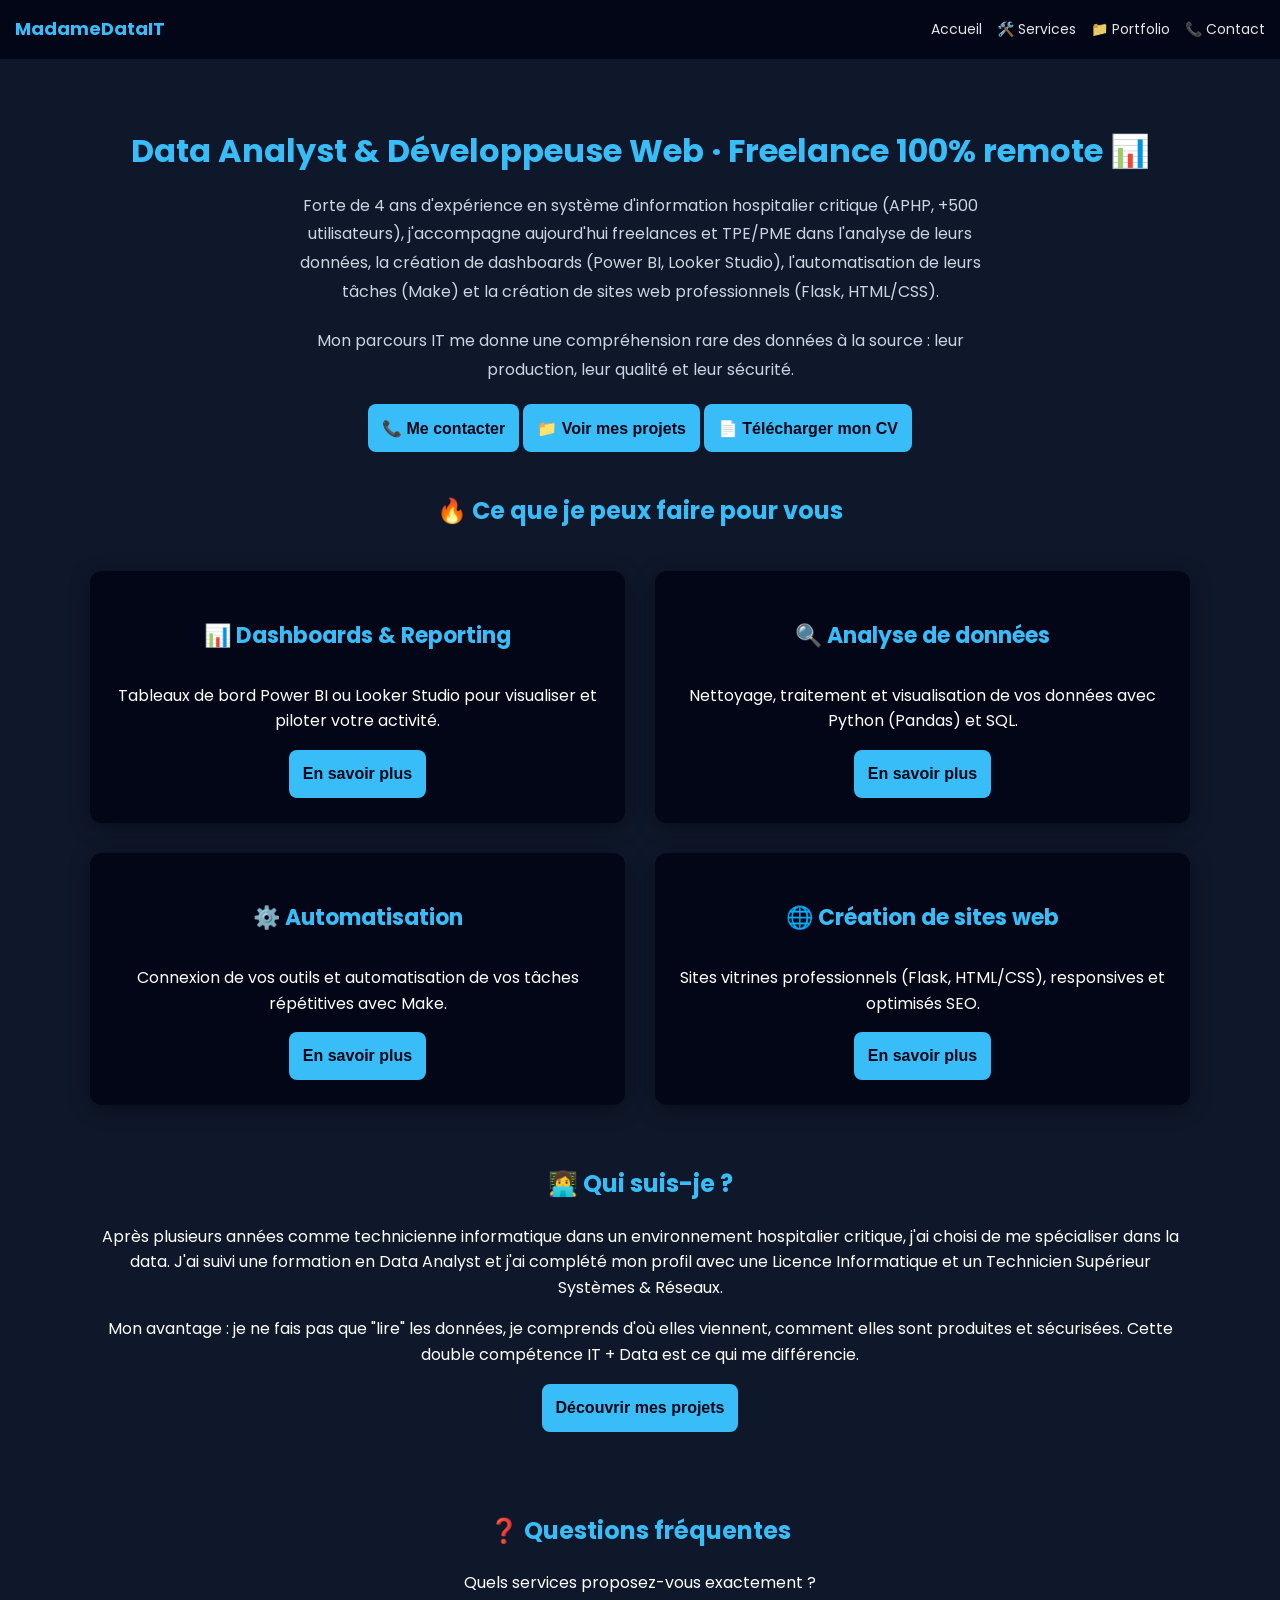
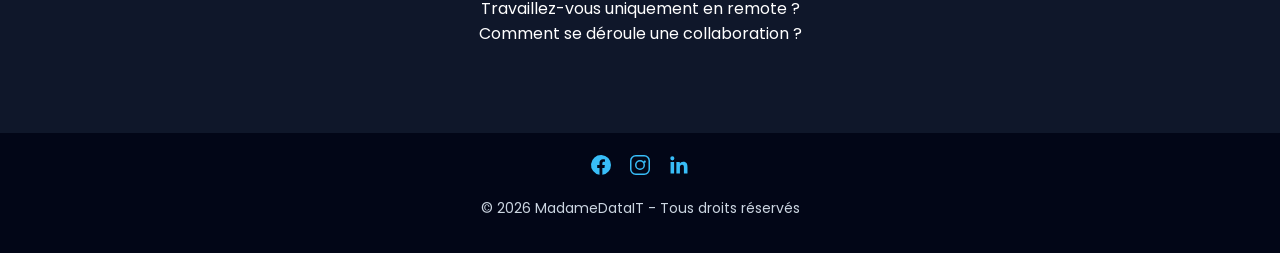
==== index.html @ 7f1f4e97 "Update index.html" ====
<!DOCTYPE html>
<html lang="fr">
<head>
<meta charset="UTF-8" />
<meta name="viewport" content="width=device-width, initial-scale=1" />
<meta name="theme-color" content="#020617" />
<title>MadameDataIT - Data Analyst & Développeuse Web Freelance</title>
<meta name="description" content="Data Analyst & développeuse web freelance, 100% remote. SQL, Python, Power BI, Looker Studio, Streamlit, automatisation Make et création de sites web pour freelances et TPE/PME." />
<link rel="icon" href="favicon.ico" />
<link rel="canonical" href="https://madamedatait.com/" />
<link rel="stylesheet" href="style.css" />
<link rel="preload" href="./poppins-v24-latin/poppins-v24-latin-regular.woff2" as="font" type="font/woff2" crossorigin />
<link rel="preload" href="./poppins-v24-latin/poppins-v24-latin-700.woff2" as="font" type="font/woff2" crossorigin />

<!-- Open Graph -->
<meta property="og:title" content="MadameDataIT - Data Analyst & Développeuse Web Freelance" />
<meta property="og:description" content="SQL, Python, Power BI, Looker Studio, Streamlit, automatisation Make et création de sites web. Freelance 100% remote pour freelances et TPE/PME." />
<meta property="og:type" content="website" />
<meta property="og:url" content="https://madamedatait.com/" />
<meta property="og:image" content="https://madamedatait.com/og-image.jpg" />

<!-- Données structurées JSON-LD -->
<script type="application/ld+json">
{
  "@context": "https://schema.org",
  "@type": "ProfessionalService",
  "name": "MadameDataIT",
  "description": "Data Analyst & développeuse web freelance : analyse de données, dashboards Power BI / Looker Studio, automatisation Make et création de sites web pour freelances et TPE/PME.",
  "url": "https://madamedatait.com",
  "areaServed": "France",
  "knowsAbout": ["SQL", "Python", "Power BI", "Looker Studio", "Streamlit", "Automatisation Make", "Développement web Flask"]
}
</script>

<!-- Google Analytics -->
<script async src="https://www.googletagmanager.com/gtag/js?id=G-DL3DERR55V"></script>
<script>
  window.dataLayer = window.dataLayer || [];
  function gtag(){dataLayer.push(arguments);}
  gtag('js', new Date());
  gtag('config', 'G-DL3DERR55V');
</script>
</head>
<body>
<header>
  <h1>MadameDataIT</h1>
  <div class="menu-toggle" onclick="toggleMenu()" aria-label="Menu de navigation" role="button" tabindex="0">☰</div>
  <nav id="menu" role="navigation" aria-label="Menu principal">
    <a href="index.html">Accueil</a>
    <a href="services.html">🛠️ Services</a>
    <a href="portfolio.html">📁 Portfolio</a>
    <a href="contact.html">📞 Contact</a>
  </nav>
</header>

<main>
  <section class="hero" aria-label="Présentation principale">
    <h1>Data Analyst & Développeuse Web · Freelance 100% remote 📊</h1>
    <p>
      Forte de 4 ans d'expérience en système d'information hospitalier critique (APHP, +500 utilisateurs),
      j'accompagne aujourd'hui freelances et TPE/PME dans l'analyse de leurs données, la création de
      dashboards (Power BI, Looker Studio), l'automatisation de leurs tâches (Make) et la création de
      sites web professionnels (Flask, HTML/CSS).
    </p>
    <p>
      Mon parcours IT me donne une compréhension rare des données à la source : leur production, leur
      qualité et leur sécurité.
    </p>
    <button class="btn" onclick="location.href='contact.html'">📞 Me contacter</button>
    <button class="btn" onclick="location.href='portfolio.html'">📁 Voir mes projets</button>
    <button class="btn" onclick="window.open('assets/CV.pdf', '_blank')">📄 Télécharger mon CV</button>
  </section>

  <section class="section" aria-label="Services disponibles">
    <h2 class="section-title">🔥 Ce que je peux faire pour vous</h2>
    <div class="contact-section">
      <div class="contact-card" tabindex="0">
        <h3>📊 Dashboards & Reporting</h3>
        <p>Tableaux de bord Power BI ou Looker Studio pour visualiser et piloter votre activité.</p>
        <button class="btn" onclick="location.href='services.html'">En savoir plus</button>
      </div>
      <div class="contact-card" tabindex="0">
        <h3>🔍 Analyse de données</h3>
        <p>Nettoyage, traitement et visualisation de vos données avec Python (Pandas) et SQL.</p>
        <button class="btn" onclick="location.href='services.html'">En savoir plus</button>
      </div>
      <div class="contact-card" tabindex="0">
        <h3>⚙️ Automatisation</h3>
        <p>Connexion de vos outils et automatisation de vos tâches répétitives avec Make.</p>
        <button class="btn" onclick="location.href='services.html'">En savoir plus</button>
      </div>
      <div class="contact-card" tabindex="0">
        <h3>🌐 Création de sites web</h3>
        <p>Sites vitrines professionnels (Flask, HTML/CSS), responsives et optimisés SEO.</p>
        <button class="btn" onclick="location.href='sites.html'">En savoir plus</button>
      </div>
    </div>
  </section>

  <section class="section centered-section" aria-label="À propos">
    <h2 class="section-title">👩‍💻 Qui suis-je ?</h2>
    <p>
      Après plusieurs années comme technicienne informatique dans un environnement hospitalier critique,
      j'ai choisi de me spécialiser dans la data. J'ai suivi une formation en Data Analyst et j'ai
      complété mon profil avec une Licence Informatique et un Technicien Supérieur Systèmes & Réseaux.
    </p>
    <p>
      Mon avantage : je ne fais pas que "lire" les données, je comprends d'où elles viennent, comment
      elles sont produites et sécurisées. Cette double compétence IT + Data est ce qui me différencie.
    </p>
    <button class="btn" onclick="location.href='portfolio.html'">Découvrir mes projets</button>
  </section>

  <section class="section centered-section" aria-label="Foire aux questions">
    <h2 class="section-title">❓ Questions fréquentes</h2>
    <dl>
      <dt tabindex="0" aria-expanded="false" aria-controls="faq1" id="q1">Quels services proposez-vous exactement ?</dt>
      <dd id="faq1" hidden>J'interviens sur l'analyse de données (Python, SQL), la création de dashboards (Power BI, Looker Studio), l'automatisation de tâches (Make) et la création de sites web (Flask, HTML/CSS).</dd>

      <dt tabindex="0" aria-expanded="false" aria-controls="faq2" id="q2">Travaillez-vous uniquement en remote ?</dt>
      <dd id="faq2" hidden>Oui, je travaille 100% à distance, ce qui me permet de collaborer avec des clients partout en France (et au-delà).</dd>

      <dt tabindex="0" aria-expanded="false" aria-controls="faq3" id="q3">Comment se déroule une collaboration ?</dt>
      <dd id="faq3" hidden>On échange d'abord sur votre besoin via le formulaire de contact ou LinkedIn, puis je vous propose un cadrage simple (objectif, livrables, délai) avant de démarrer.</dd>
    </dl>
  </section>
</main>

<footer>
  <div class="social-buttons" aria-label="Liens vers réseaux sociaux">
    <a href="https://www.facebook.com/madamedatait" target="_blank" rel="noopener" aria-label="Facebook" title="Facebook">
      <svg xmlns="http://www.w3.org/2000/svg" width="24" height="24" fill="#38bdf8" viewBox="0 0 24 24" aria-hidden="true">
        <path d="M22 12a10 10 0 1 0-11.5 9.87v-6.99h-2.3v-2.88h2.3v-2.2c0-2.28 1.36-3.54 3.44-3.54.99 0 2.02.18 2.02.18v2.22h-1.14c-1.12 0-1.47.7-1.47 1.42v1.92h2.5l-.4 2.88h-2.1v6.99A10 10 0 0 0 22 12z"/>
      </svg>
    </a>
    <a href="https://www.instagram.com/madamedatait" target="_blank" rel="noopener" aria-label="Instagram" title="Instagram">
      <svg xmlns="http://www.w3.org/2000/svg" width="24" height="24" fill="#38bdf8" viewBox="0 0 24 24" aria-hidden="true">
        <path d="M7.75 2h8.5A5.75 5.75 0 0 1 22 7.75v8.5A5.75 5.75 0 0 1 16.25 22h-8.5A5.75 5.75 0 0 1 2 16.25v-8.5A5.75 5.75 0 0 1 7.75 2zm0 1.5A4.25 4.25 0 0 0 3.5 7.75v8.5A4.25 4.25 0 0 0 7.75 20.5h8.5a4.25 4.25 0 0 0 4.25-4.25v-8.5A4.25 4.25 0 0 0 16.25 3.5h-8.5zM12 7a5 5 0 1 1 0 10 5 5 0 0 1 0-10zm0 1.5a3.5 3.5 0 1 0 0 7 3.5 3.5 0 0 0 0-7zm4.75-.88a1.12 1.12 0 1 1 0 2.25 1.12 1.12 0 0 1 0-2.25z"/>
      </svg>
    </a>
    <a href="https://www.linkedin.com/in/lavinia-bulgarean-haiduc" target="_blank" rel="noopener" aria-label="LinkedIn" title="LinkedIn">
      <svg xmlns="http://www.w3.org/2000/svg" width="24" height="24" fill="#38bdf8" viewBox="0 0 24 24" aria-hidden="true">
        <path d="M20.45 20.45h-3.55v-5.57c0-1.33-.02-3.03-1.85-3.03-1.85 0-2.13 1.45-2.13 2.94v5.66H9.37V9h3.41v1.56h.05c.48-.9 1.64-1.85 3.38-1.85 3.6 0 4.27 2.37 4.27 5.46v6.28zM5.34 7.43a2.06 2.06 0 1 1 0-4.12 2.06 2.06 0 0 1 0 4.12zM7.12 20.45H3.56V9h3.56v11.45z"/>
      </svg>
    </a>
  </div>
  <p>© 2026 MadameDataIT - Tous droits réservés</p>
</footer>

<script>
  // Menu toggle for mobile
  function toggleMenu() {
    document.getElementById('menu').classList.toggle('active');
  }
  document.querySelector('.menu-toggle').addEventListener('keydown', function (e) {
    if(e.key === 'Enter' || e.key === ' ') {
      e.preventDefault();
      toggleMenu();
    }
  });

  // FAQ toggle behavior
  document.querySelectorAll('dt').forEach(dt => {
    dt.addEventListener('click', () => {
      const expanded = dt.getAttribute('aria-expanded') === 'true';
      dt.setAttribute('aria-expanded', String(!expanded));
      const dd = document.getElementById(dt.getAttribute('aria-controls'));
      if(dd) {
        if(expanded) {
          dd.hidden = true;
        } else {
          dd.hidden = false;
        }
      }
    });
    dt.addEventListener('keydown', (e) => {
      if(e.key === 'Enter' || e.key === ' ') {
        e.preventDefault();
        dt.click();
      }
    });
  });
</script>
</body>
</html>
---- style.css ----
/* ===================================
   FONTS
=================================== */

@font-face {
  font-family: 'Poppins';
  font-style: normal;
  font-weight: 300;
  font-display: swap;
  src: url('./poppins-v24-latin/poppins-v24-latin-300.woff2') format('woff2');
}

@font-face {
  font-family: 'Poppins';
  font-style: normal;
  font-weight: 400;
  font-display: swap;
  src: url('./poppins-v24-latin/poppins-v24-latin-regular.woff2') format('woff2');
}

@font-face {
  font-family: 'Poppins';
  font-style: normal;
  font-weight: 500;
  font-display: swap;
  src: url('./poppins-v24-latin/poppins-v24-latin-500.woff2') format('woff2');
}

@font-face {
  font-family: 'Poppins';
  font-style: normal;
  font-weight: 700;
  font-display: swap;
  src: url('./poppins-v24-latin/poppins-v24-latin-700.woff2') format('woff2');
}

/* ===================================
   GLOBAL
=================================== */

body{
  margin:0;
  font-family:'Poppins',sans-serif;
  background:#0f172a;
  color:white;
  line-height:1.6;
}

/* ===================================
   HEADER
=================================== */

header{
  display:flex;
  justify-content:space-between;
  align-items:center;
  padding:15px;
  background:#020617;
  position:sticky;
  top:0;
  z-index:1000;
}

header h1{
  margin:0;
  color:#38bdf8;
  font-size:18px;
}

/* ===================================
   MENU BURGER
=================================== */

.menu-toggle{
  display:none;
  font-size:22px;
  cursor:pointer;
  color:white;
}

/* ===================================
   NAVIGATION
=================================== */

nav{
  display:flex;
  gap:15px;
}

nav a{
  color:white;
  text-decoration:none;
  font-size:14px;
  opacity:.9;
  transition:color .3s ease;
}

nav a:hover{
  color:#38bdf8;
}

/* ===================================
   HERO
=================================== */

.hero{
  text-align:center;
  padding:40px 20px 20px;
}

.hero h1 {
  font-size: 32px;
  color: #38bdf8;
  margin-bottom: 15px;
}

.hero h2{
  font-size:32px;
  color:#38bdf8;
  margin-bottom:15px;
}

.hero p{
  font-size:16px;
  color:#cbd5e1;
  max-width:700px;
  margin:0 auto 20px;
  line-height:1.8;
}

/* ===================================
   SECTION TITLES
=================================== */

.section-title {
  color: #38bdf8;
  font-weight: 700;
  margin-bottom: 20px;
  text-align: center;
}

/* ===================================
   CENTERED SECTION
=================================== */

.centered-section {
  text-align: center;
  max-width: 1100px;
  margin-left: auto;
  margin-right: auto;
  padding: 20px 15px 40px;
}

/* ===================================
   CONTACT SECTION
=================================== */

.contact-section{
  max-width:1100px;
  margin:auto;
  padding:20px;
  display:grid;
  grid-template-columns:1fr 1fr;
  gap:30px;
}

.contact-card{
  background:#020617;
  padding:25px;
  border-radius:12px;
  box-shadow:0 4px 20px rgba(0,0,0,.35);
  text-align: center;
}

.contact-card h3{
  margin-bottom:30px;
  color:#38bdf8;
  font-size:22px;
}

/* Tag pour catégoriser les produits */
.tag {
  display: inline-block;
  background-color: #0ea5e9;
  color: white;
  font-weight: 700;
  font-size: 12px;
  padding: 4px 10px;
  border-radius: 20px;
  margin-bottom: 15px;
  user-select: none;
}

/* Style pour le prix */
.price {
  color: #38bdf8;
  font-weight: 700;
  font-size: 20px;
  margin: 10px 0;
}

/* Conteneur pour prix et bouton alignés verticalement */
.price-row {
  display: flex;
  justify-content: center;
  align-items: center;
  gap: 15px;
  margin-top: 10px;
}
/* ===================================
   CONTACT INFO
=================================== */

.contact-info{
  margin-bottom:25px;
}

.contact-info strong{
  display:block;
  margin-bottom:8px;
  color:white;
}

.contact-info p,
.contact-info a{
  color:#cbd5e1;
  text-decoration:none;
  line-height:1.7;
}

.contact-info a:hover{
  color:#38bdf8;
}

/* ===================================
   IMAGE MAP
=================================== */

.map-container{
  margin-top:20px;
  border-radius:12px;
  overflow:hidden;
}

.map-container img{
  width:100%;
  height:auto;
  display:block;
  border-radius:12px;
  object-fit:cover;
}

/* ===================================
   FORMULAIRE
=================================== */

form{
  display:flex;
  flex-direction:column;
  gap:15px;
}

input,
textarea{
  width:100%;
  padding:14px;
  border:none;
  border-radius:8px;
  background:#0f172a;
  color:white;
  font-family:'Poppins',sans-serif;
  box-sizing:border-box;
  font-size:15px;
}

input::placeholder,
textarea::placeholder{
  color:#94a3b8;
}

input:focus,
textarea:focus{
  outline:2px solid #38bdf8;
}

textarea{
  min-height:140px;
  resize:vertical;
}

/* ===================================
   BUTTON
=================================== */

.btn{
  background:#38bdf8;
  color:#020617;
  border:none;
  padding:14px;
  border-radius:8px;
  font-weight:700;
  font-size:16px;
  cursor:pointer;
  transition:0.3s;
  min-height:48px;
  text-decoration: none;
}

.btn:hover{
  background:#0ea5e9;
  color:white;
}

.btn:focus{
  outline:3px solid white;
  outline-offset:3px;
}

/* ===================================
   FOOTER
=================================== */

footer{
  text-align:center;
  padding:20px;
  background:#020617;
  margin-top:30px;
  color:#cbd5e1;
  font-size:14px;
}

/* ===================================
   SOCIAL
=================================== */

.social-buttons{
  display:flex;
  justify-content:center;
  gap:15px;
  margin-bottom:10px;
}

.social-buttons a{
  color:#38bdf8;
  transition:.3s;
}

.social-buttons a:hover{
  color:#0ea5e9;
}

/* ===================================
   RESPONSIVE
=================================== */

@media(max-width:700px){

  .menu-toggle{
    display:block;
  }

  nav{
    position:absolute;
    top:60px;
    right:0;
    background:#020617;
    flex-direction:column;
    width:220px;
    padding:15px;
    display:none;
  }

  nav.active{
    display:flex;
  }

  nav a{
    padding:10px 0;
    font-size:16px;
  }

  .contact-section{
    grid-template-columns:1fr;
  }

  .hero h2{
    font-size:28px;
  }
}
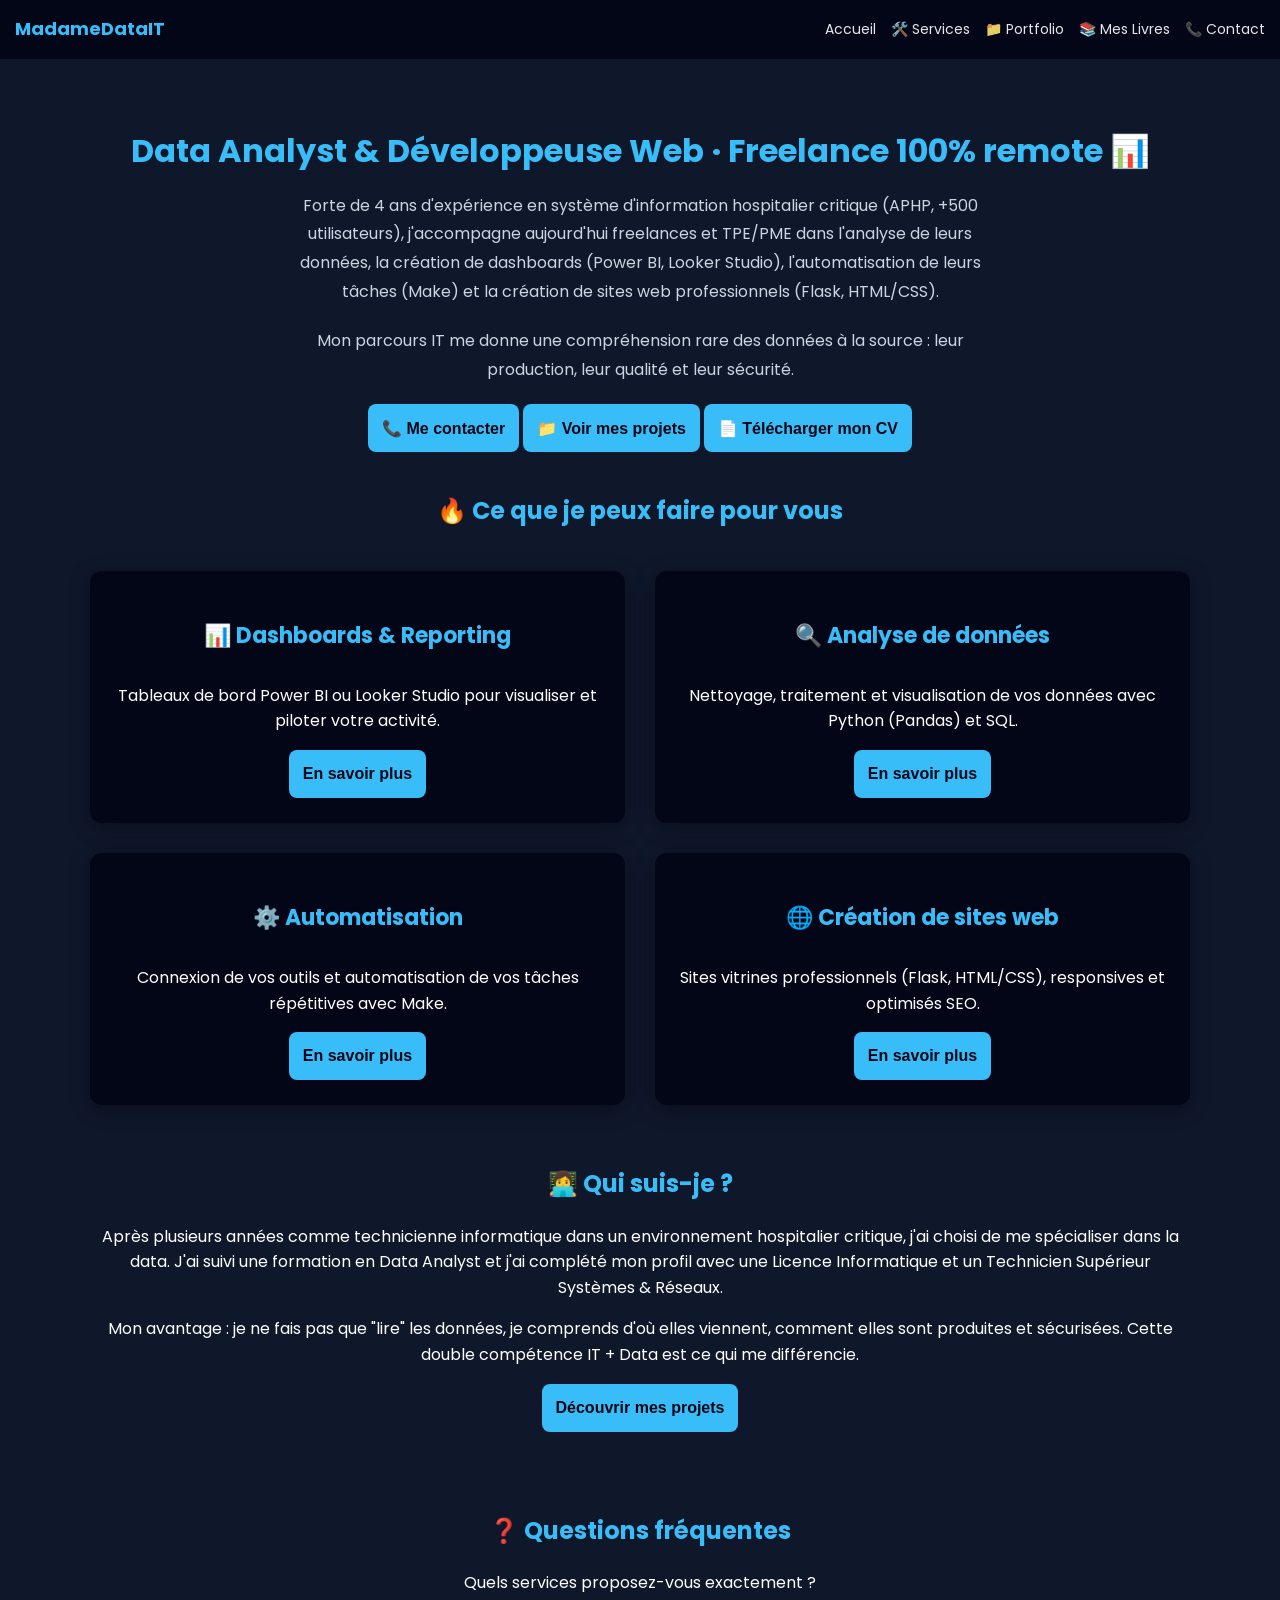
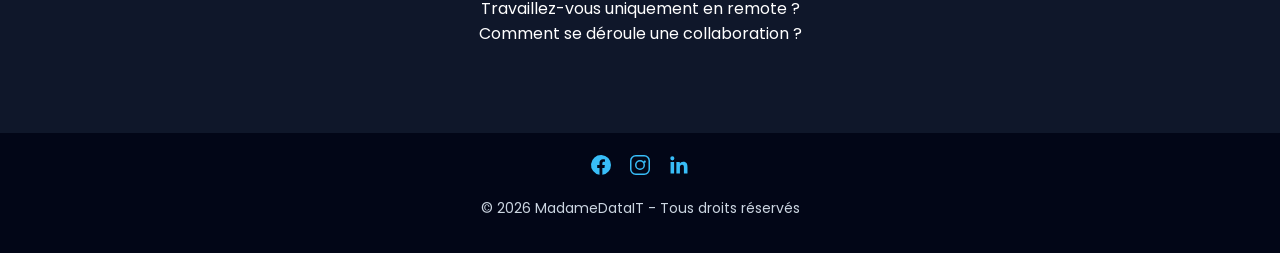
==== commit 5e0e97e9: "Update index.html" ====
--- a/index.html
+++ b/index.html
@@ -49,6 +49,7 @@
     <a href="index.html">Accueil</a>
     <a href="services.html">🛠️ Services</a>
     <a href="portfolio.html">📁 Portfolio</a>
+    <a href="livres.html">📚 Mes Livres</a>
     <a href="contact.html">📞 Contact</a>
   </nav>
 </header>
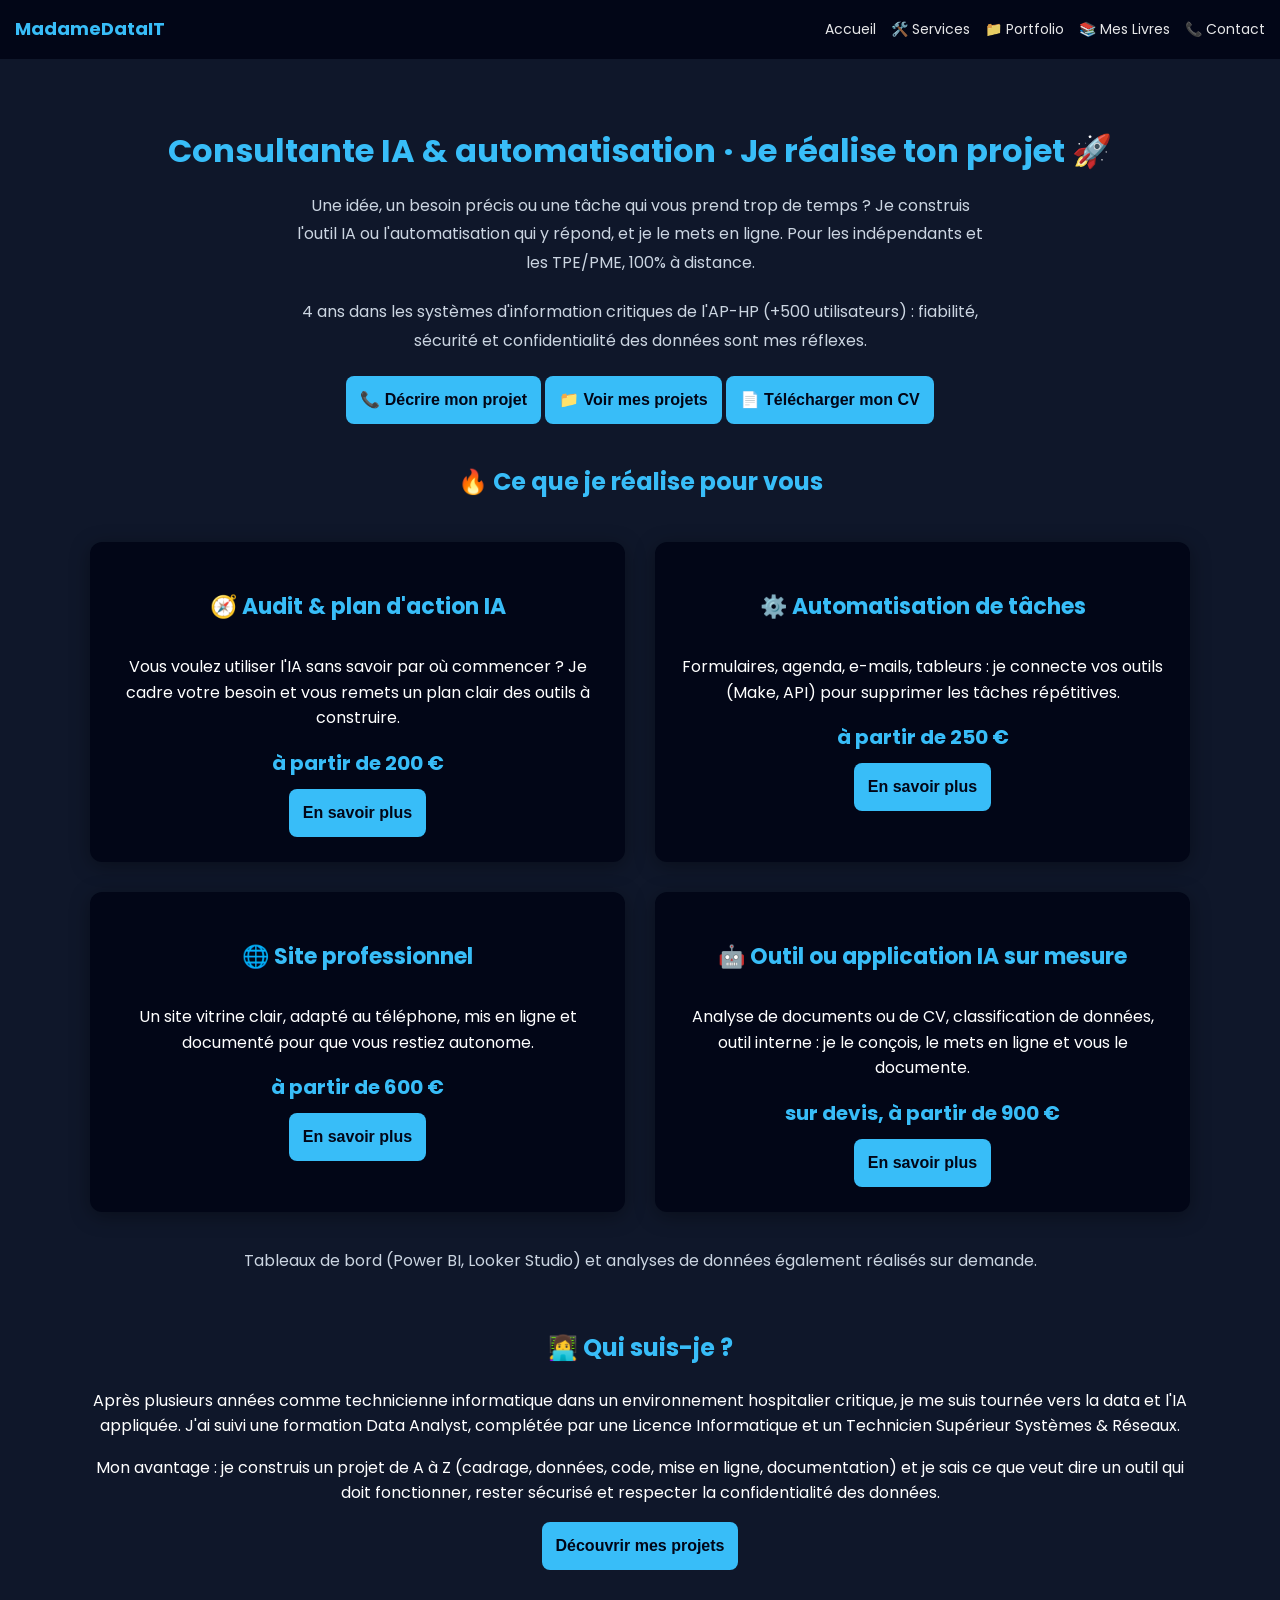
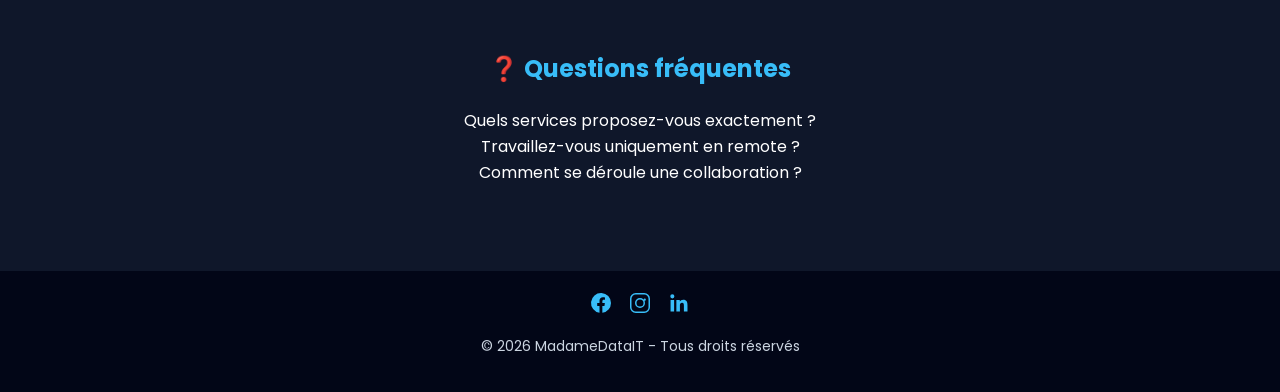
==== commit 7f1473e8: "Refonte du site : positionnement Consultante IA & automatisation - Accueil : nouveau titre, 4 offres" ====
--- a/index.html
+++ b/index.html
@@ -4,8 +4,8 @@
 <meta charset="UTF-8" />
 <meta name="viewport" content="width=device-width, initial-scale=1" />
 <meta name="theme-color" content="#020617" />
-<title>MadameDataIT - Data Analyst & Développeuse Web Freelance</title>
-<meta name="description" content="Data Analyst & développeuse web freelance, 100% remote. SQL, Python, Power BI, Looker Studio, Streamlit, automatisation Make et création de sites web pour freelances et TPE/PME." />
+<title>MadameDataIT - Consultante IA & Automatisation Freelance</title>
+<meta name="description" content="Consultante IA & automatisation freelance, 100% remote. Outils et applications IA sur mesure, automatisations Make, sites web professionnels pour indépendants et TPE/PME." />
 <link rel="icon" href="favicon.ico" />
 <link rel="canonical" href="https://madamedatait.com/" />
 <link rel="stylesheet" href="style.css" />
@@ -13,8 +13,8 @@
 <link rel="preload" href="./poppins-v24-latin/poppins-v24-latin-700.woff2" as="font" type="font/woff2" crossorigin />
 
 <!-- Open Graph -->
-<meta property="og:title" content="MadameDataIT - Data Analyst & Développeuse Web Freelance" />
-<meta property="og:description" content="SQL, Python, Power BI, Looker Studio, Streamlit, automatisation Make et création de sites web. Freelance 100% remote pour freelances et TPE/PME." />
+<meta property="og:title" content="MadameDataIT - Consultante IA & Automatisation Freelance" />
+<meta property="og:description" content="Outils et applications IA sur mesure, automatisations Make, sites web professionnels. Freelance 100% remote pour indépendants et TPE/PME." />
 <meta property="og:type" content="website" />
 <meta property="og:url" content="https://madamedatait.com/" />
 <meta property="og:image" content="https://madamedatait.com/og-image.jpg" />
@@ -25,10 +25,10 @@
   "@context": "https://schema.org",
   "@type": "ProfessionalService",
   "name": "MadameDataIT",
-  "description": "Data Analyst & développeuse web freelance : analyse de données, dashboards Power BI / Looker Studio, automatisation Make et création de sites web pour freelances et TPE/PME.",
+  "description": "Consultante IA & automatisation freelance : outils et applications IA sur mesure, automatisations Make, sites web professionnels pour indépendants et TPE/PME.",
   "url": "https://madamedatait.com",
   "areaServed": "France",
-  "knowsAbout": ["SQL", "Python", "Power BI", "Looker Studio", "Streamlit", "Automatisation Make", "Développement web Flask"]
+  "knowsAbout": ["Intelligence artificielle", "Automatisation Make", "Python", "Streamlit", "Développement web Flask", "SQL", "Machine learning"]
 }
 </script>
 
@@ -40,6 +40,21 @@
   gtag('js', new Date());
   gtag('config', 'G-DL3DERR55V');
 </script>
+  <!-- Facebook Pixel Code -->
+<script>
+!function(f,b,e,v,n,t,s){if(f.fbq)return;n=f.fbq=function(){n.callMethod?
+n.callMethod.apply(n,arguments):n.queue.push(arguments)};if(!f._fbq)f._fbq=n;
+n.push=n;n.loaded=!0;n.version='2.0';n.queue=[];t=b.createElement(e);t.async=!0;
+t.src=v;s=b.getElementsByTagName(e)[0];s.parentNode.insertBefore(t,s)}
+(window,document,'script','https://connect.facebook.net/en_US/fbevents.js');
+fbq('init', '1707260820425008');
+fbq('track', 'PageView');
+</script>
+<noscript>
+<img height="1" width="1" style="display:none"
+src="https://www.facebook.com/tr?id=1707260820425008&ev=PageView&noscript=1"/>
+</noscript>
+<!-- End Facebook Pixel Code -->
 </head>
 <body>
 <header>
@@ -56,58 +71,63 @@
 
 <main>
   <section class="hero" aria-label="Présentation principale">
-    <h1>Data Analyst & Développeuse Web · Freelance 100% remote 📊</h1>
-    <p>
-      Forte de 4 ans d'expérience en système d'information hospitalier critique (APHP, +500 utilisateurs),
-      j'accompagne aujourd'hui freelances et TPE/PME dans l'analyse de leurs données, la création de
-      dashboards (Power BI, Looker Studio), l'automatisation de leurs tâches (Make) et la création de
-      sites web professionnels (Flask, HTML/CSS).
-    </p>
-    <p>
-      Mon parcours IT me donne une compréhension rare des données à la source : leur production, leur
-      qualité et leur sécurité.
-    </p>
-    <button class="btn" onclick="location.href='contact.html'">📞 Me contacter</button>
+    <h1>Consultante IA & automatisation · Je réalise ton projet 🚀</h1>
+    <p>
+      Une idée, un besoin précis ou une tâche qui vous prend trop de temps ? Je construis l'outil IA ou
+      l'automatisation qui y répond, et je le mets en ligne. Pour les indépendants et les TPE/PME,
+      100% à distance.
+    </p>
+    <p>
+      4 ans dans les systèmes d'information critiques de l'AP-HP (+500 utilisateurs) : fiabilité,
+      sécurité et confidentialité des données sont mes réflexes.
+    </p>
+    <button class="btn" onclick="location.href='contact.html'">📞 Décrire mon projet</button>
     <button class="btn" onclick="location.href='portfolio.html'">📁 Voir mes projets</button>
     <button class="btn" onclick="window.open('assets/CV.pdf', '_blank')">📄 Télécharger mon CV</button>
   </section>
 
   <section class="section" aria-label="Services disponibles">
-    <h2 class="section-title">🔥 Ce que je peux faire pour vous</h2>
+    <h2 class="section-title">🔥 Ce que je réalise pour vous</h2>
     <div class="contact-section">
       <div class="contact-card" tabindex="0">
-        <h3>📊 Dashboards & Reporting</h3>
-        <p>Tableaux de bord Power BI ou Looker Studio pour visualiser et piloter votre activité.</p>
+        <h3>🧭 Audit & plan d'action IA</h3>
+        <p>Vous voulez utiliser l'IA sans savoir par où commencer ? Je cadre votre besoin et vous remets un plan clair des outils à construire.</p>
+        <p class="price">à partir de 200 €</p>
         <button class="btn" onclick="location.href='services.html'">En savoir plus</button>
       </div>
       <div class="contact-card" tabindex="0">
-        <h3>🔍 Analyse de données</h3>
-        <p>Nettoyage, traitement et visualisation de vos données avec Python (Pandas) et SQL.</p>
+        <h3>⚙️ Automatisation de tâches</h3>
+        <p>Formulaires, agenda, e-mails, tableurs : je connecte vos outils (Make, API) pour supprimer les tâches répétitives.</p>
+        <p class="price">à partir de 250 €</p>
         <button class="btn" onclick="location.href='services.html'">En savoir plus</button>
       </div>
       <div class="contact-card" tabindex="0">
-        <h3>⚙️ Automatisation</h3>
-        <p>Connexion de vos outils et automatisation de vos tâches répétitives avec Make.</p>
+        <h3>🌐 Site professionnel</h3>
+        <p>Un site vitrine clair, adapté au téléphone, mis en ligne et documenté pour que vous restiez autonome.</p>
+        <p class="price">à partir de 600 €</p>
+        <button class="btn" onclick="location.href='sites.html'">En savoir plus</button>
+      </div>
+      <div class="contact-card" tabindex="0">
+        <h3>🤖 Outil ou application IA sur mesure</h3>
+        <p>Analyse de documents ou de CV, classification de données, outil interne : je le conçois, le mets en ligne et vous le documente.</p>
+        <p class="price">sur devis, à partir de 900 €</p>
         <button class="btn" onclick="location.href='services.html'">En savoir plus</button>
       </div>
-      <div class="contact-card" tabindex="0">
-        <h3>🌐 Création de sites web</h3>
-        <p>Sites vitrines professionnels (Flask, HTML/CSS), responsives et optimisés SEO.</p>
-        <button class="btn" onclick="location.href='sites.html'">En savoir plus</button>
-      </div>
     </div>
+    <p style="text-align:center;color:#cbd5e1;">Tableaux de bord (Power BI, Looker Studio) et analyses de données également réalisés sur demande.</p>
   </section>
 
   <section class="section centered-section" aria-label="À propos">
     <h2 class="section-title">👩‍💻 Qui suis-je ?</h2>
     <p>
       Après plusieurs années comme technicienne informatique dans un environnement hospitalier critique,
-      j'ai choisi de me spécialiser dans la data. J'ai suivi une formation en Data Analyst et j'ai
-      complété mon profil avec une Licence Informatique et un Technicien Supérieur Systèmes & Réseaux.
-    </p>
-    <p>
-      Mon avantage : je ne fais pas que "lire" les données, je comprends d'où elles viennent, comment
-      elles sont produites et sécurisées. Cette double compétence IT + Data est ce qui me différencie.
+      je me suis tournée vers la data et l'IA appliquée. J'ai suivi une formation Data Analyst, complétée
+      par une Licence Informatique et un Technicien Supérieur Systèmes & Réseaux.
+    </p>
+    <p>
+      Mon avantage : je construis un projet de A à Z (cadrage, données, code, mise en ligne, documentation)
+      et je sais ce que veut dire un outil qui doit fonctionner, rester sécurisé et respecter la confidentialité
+      des données.
     </p>
     <button class="btn" onclick="location.href='portfolio.html'">Découvrir mes projets</button>
   </section>
@@ -116,13 +136,13 @@
     <h2 class="section-title">❓ Questions fréquentes</h2>
     <dl>
       <dt tabindex="0" aria-expanded="false" aria-controls="faq1" id="q1">Quels services proposez-vous exactement ?</dt>
-      <dd id="faq1" hidden>J'interviens sur l'analyse de données (Python, SQL), la création de dashboards (Power BI, Looker Studio), l'automatisation de tâches (Make) et la création de sites web (Flask, HTML/CSS).</dd>
+      <dd id="faq1" hidden>Je réalise des projets sur mesure : audit et plan d'action IA, automatisation de tâches (Make, API), outils et applications IA (Python, Streamlit, Flask) et sites professionnels. Je peux aussi réaliser des analyses de données et des tableaux de bord quand le projet en a besoin.</dd>
 
       <dt tabindex="0" aria-expanded="false" aria-controls="faq2" id="q2">Travaillez-vous uniquement en remote ?</dt>
       <dd id="faq2" hidden>Oui, je travaille 100% à distance, ce qui me permet de collaborer avec des clients partout en France (et au-delà).</dd>
 
       <dt tabindex="0" aria-expanded="false" aria-controls="faq3" id="q3">Comment se déroule une collaboration ?</dt>
-      <dd id="faq3" hidden>On échange d'abord sur votre besoin via le formulaire de contact ou LinkedIn, puis je vous propose un cadrage simple (objectif, livrables, délai) avant de démarrer.</dd>
+      <dd id="faq3" hidden>On échange d'abord sur votre besoin via le formulaire de contact ou LinkedIn, puis je vous propose un cadrage simple (objectif, livrables, délai, prix) avant de démarrer. Le code et la documentation vous sont remis pour que vous restiez autonome.</dd>
     </dl>
   </section>
 </main>
--- a/style.css
+++ b/style.css
@@ -286,6 +286,19 @@
 textarea{
   min-height:140px;
   resize:vertical;
+}
+
+/* ===================================
+   PROTECTION ANTI-SPAM
+=================================== */
+
+.honeypot{
+  position:absolute;
+  left:-9999px;
+  width:1px;
+  height:1px;
+  opacity:0;
+  pointer-events:none;
 }
 
 /* ===================================
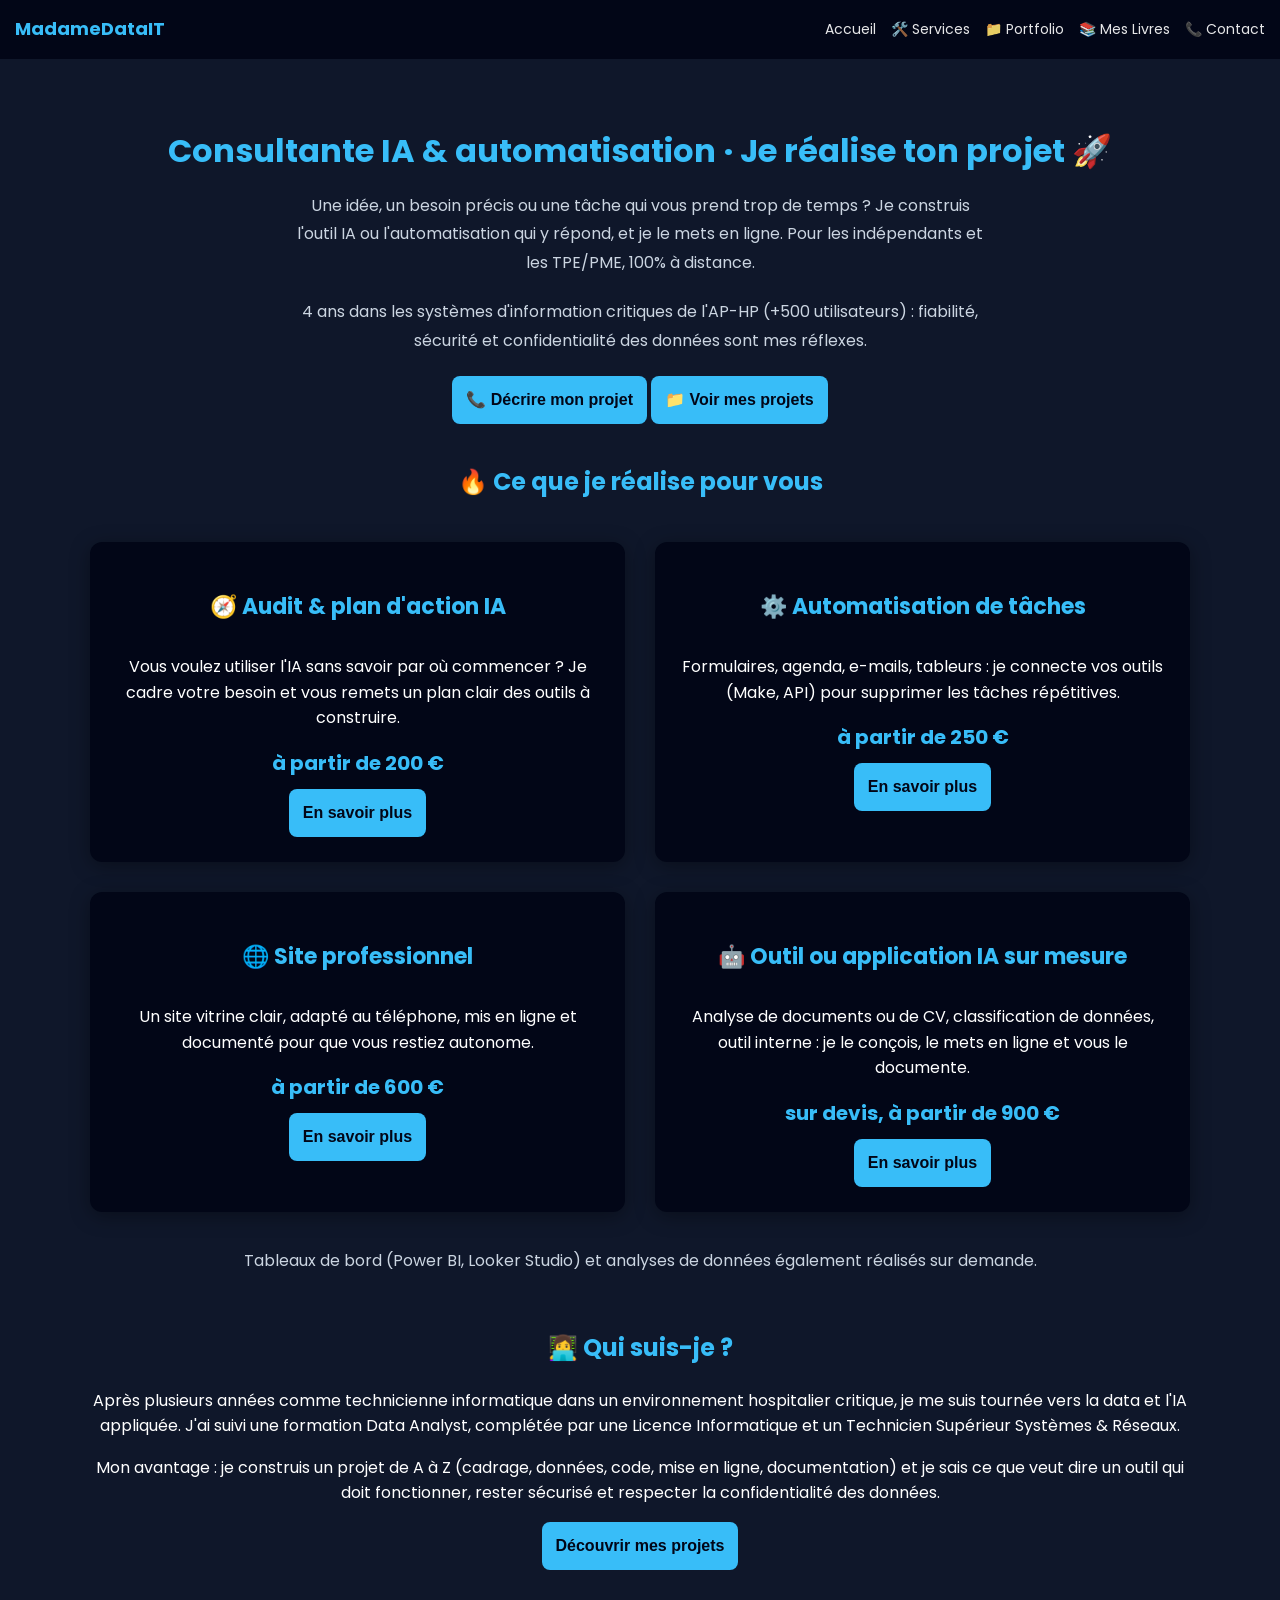
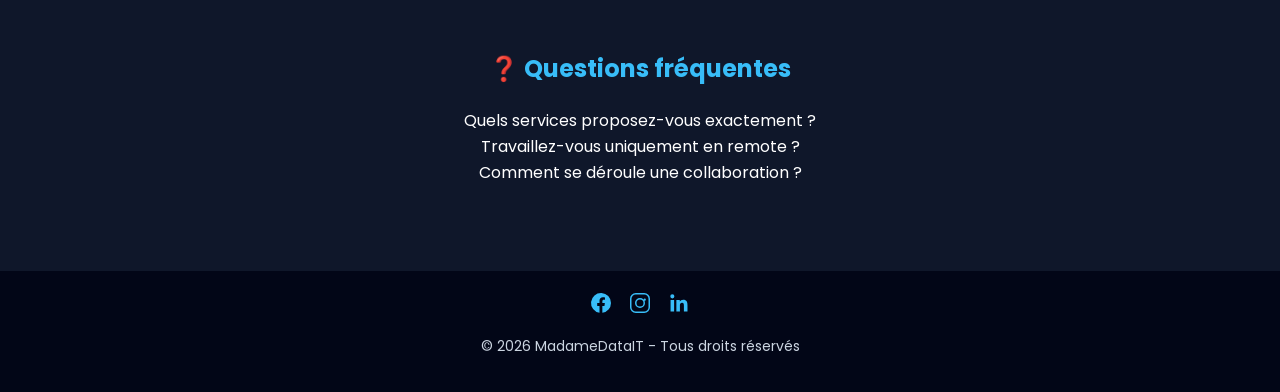
==== commit ea6ab1c9: "Retire le CV du site - Supprime le bouton "Télécharger mon CV" de l'accueil - Supprime assets/CV.pdf" ====
--- a/index.html
+++ b/index.html
@@ -83,7 +83,6 @@
     </p>
     <button class="btn" onclick="location.href='contact.html'">📞 Décrire mon projet</button>
     <button class="btn" onclick="location.href='portfolio.html'">📁 Voir mes projets</button>
-    <button class="btn" onclick="window.open('assets/CV.pdf', '_blank')">📄 Télécharger mon CV</button>
   </section>
 
   <section class="section" aria-label="Services disponibles">
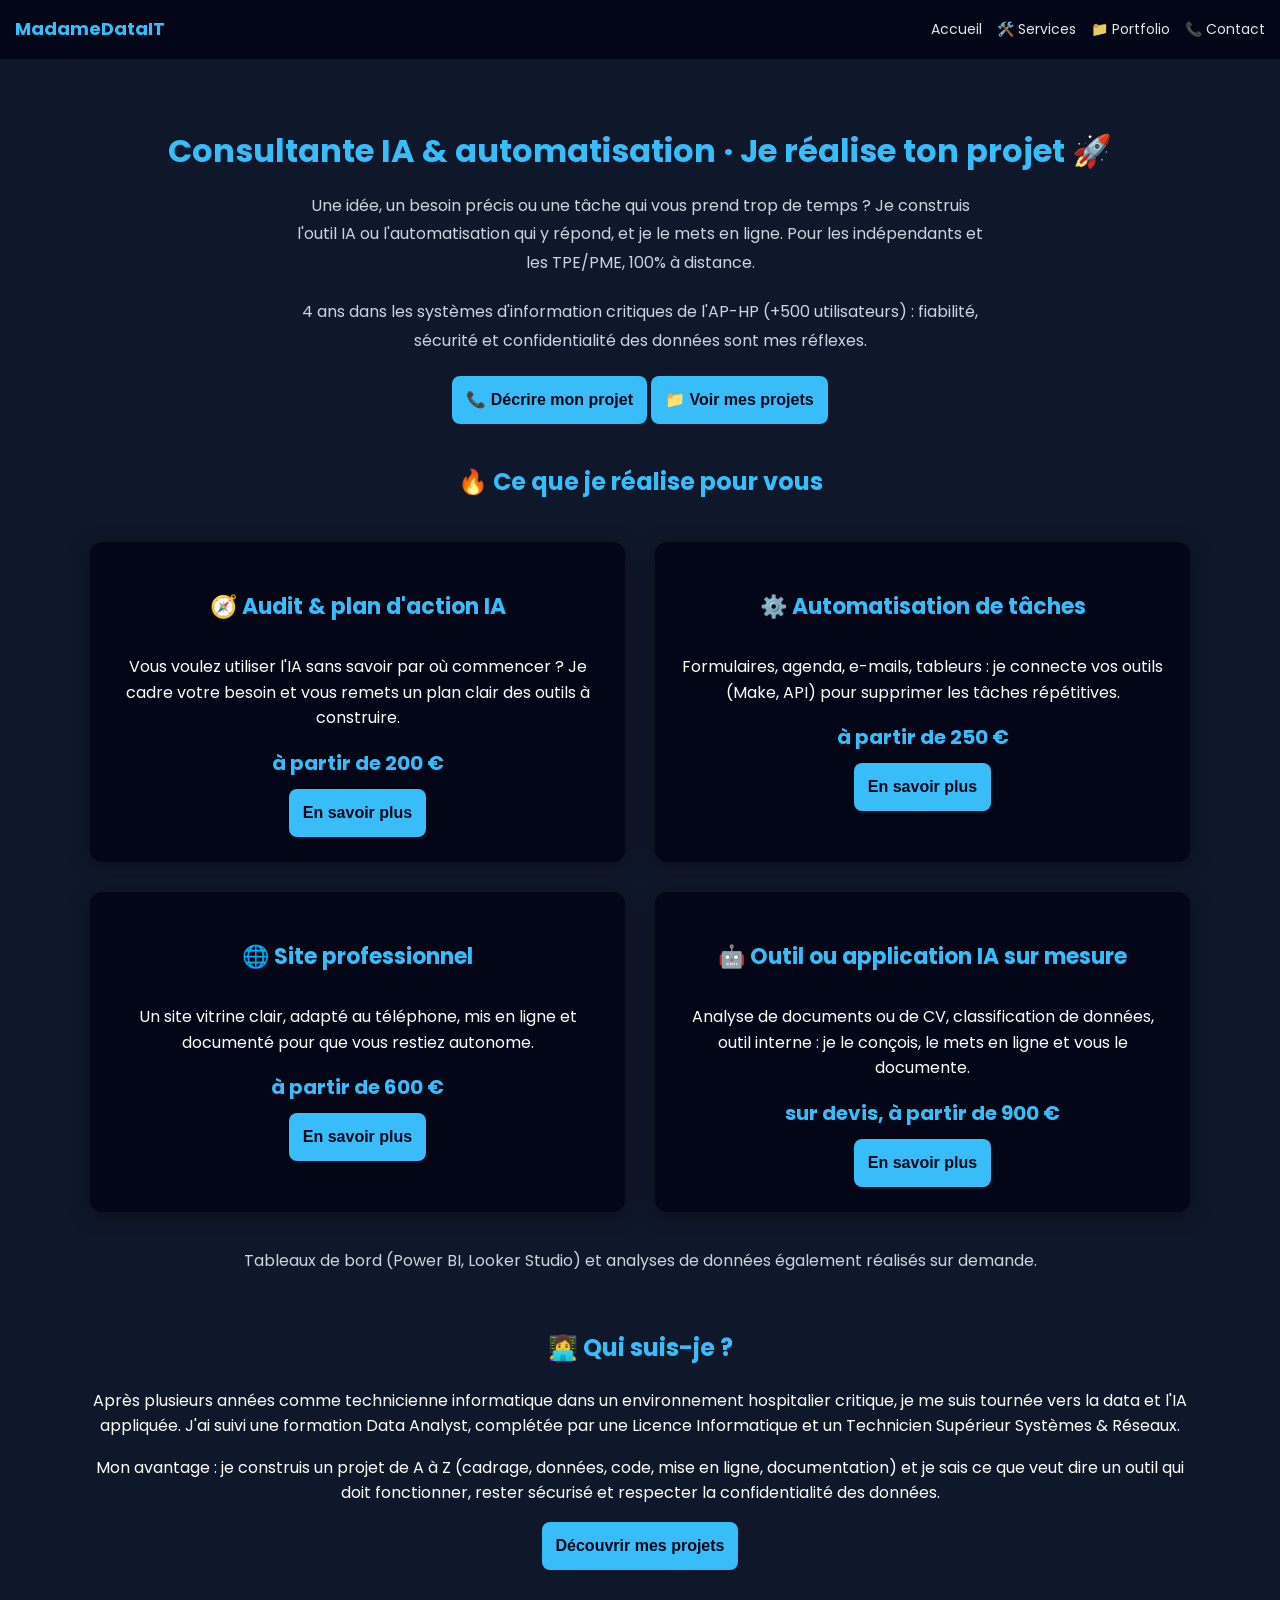
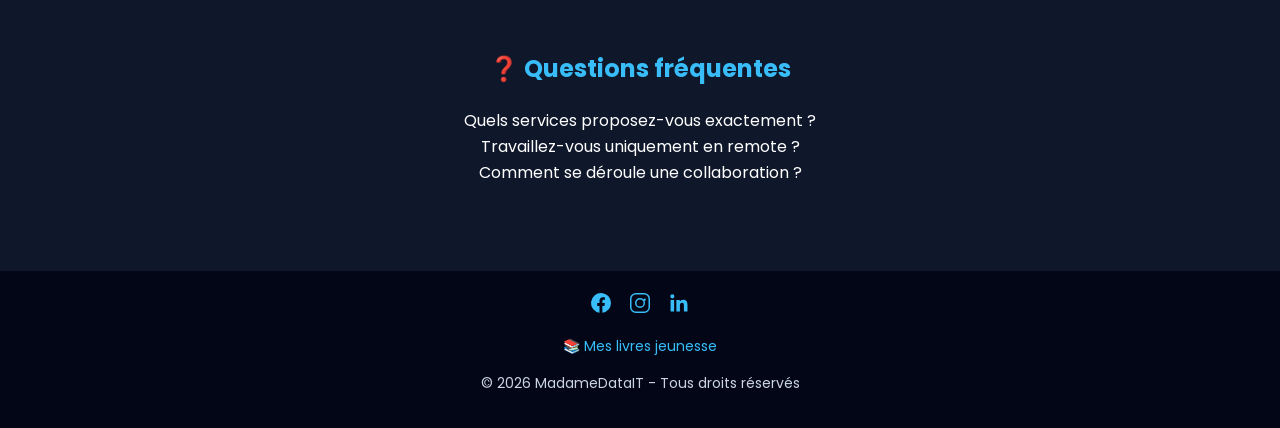
==== commit 90cc6742: "Livres : sortis du menu, lien discret dans le pied de page Co-Authored-By: Claude Sonnet 5.5 <norepl" ====
--- a/index.html
+++ b/index.html
@@ -64,7 +64,6 @@
     <a href="index.html">Accueil</a>
     <a href="services.html">🛠️ Services</a>
     <a href="portfolio.html">📁 Portfolio</a>
-    <a href="livres.html">📚 Mes Livres</a>
     <a href="contact.html">📞 Contact</a>
   </nav>
 </header>
@@ -164,6 +163,7 @@
       </svg>
     </a>
   </div>
+  <p><a href="livres.html" style="color:#38bdf8;text-decoration:none;">📚 Mes livres jeunesse</a></p>
   <p>© 2026 MadameDataIT - Tous droits réservés</p>
 </footer>
 
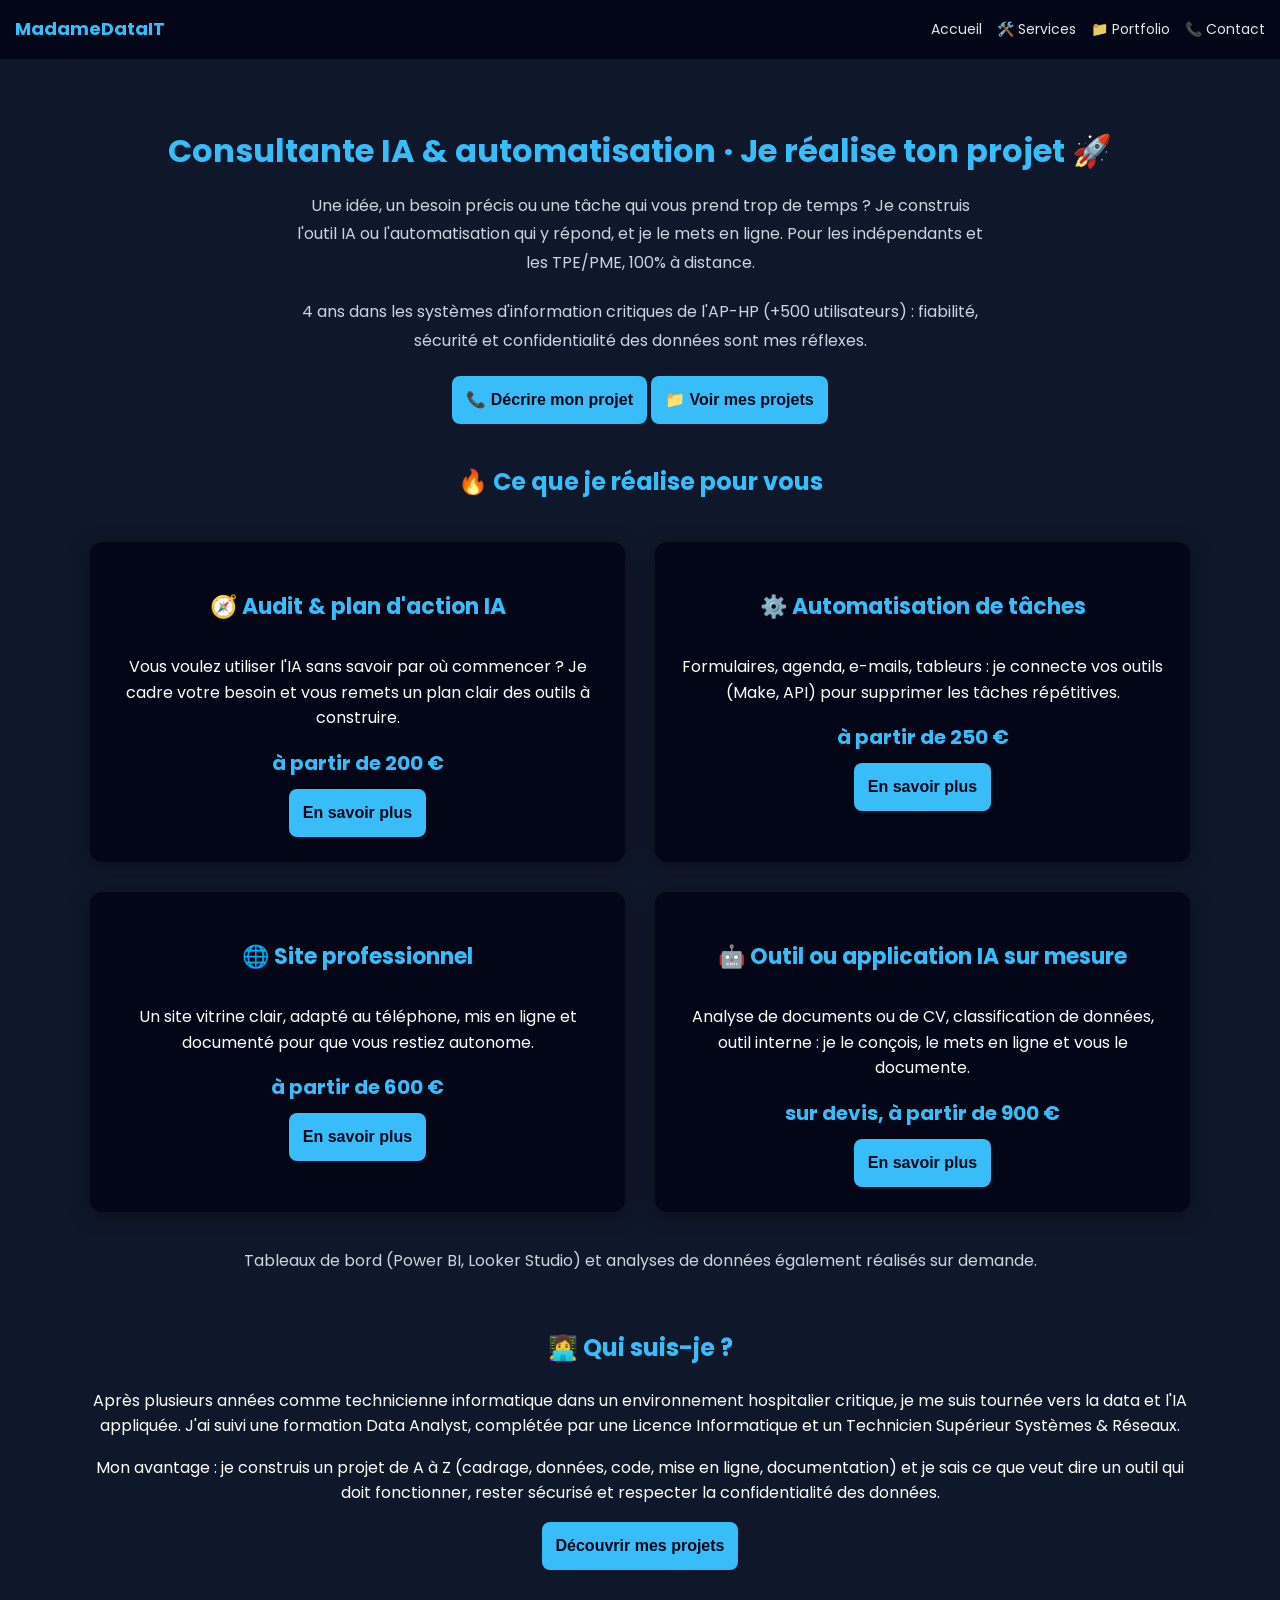
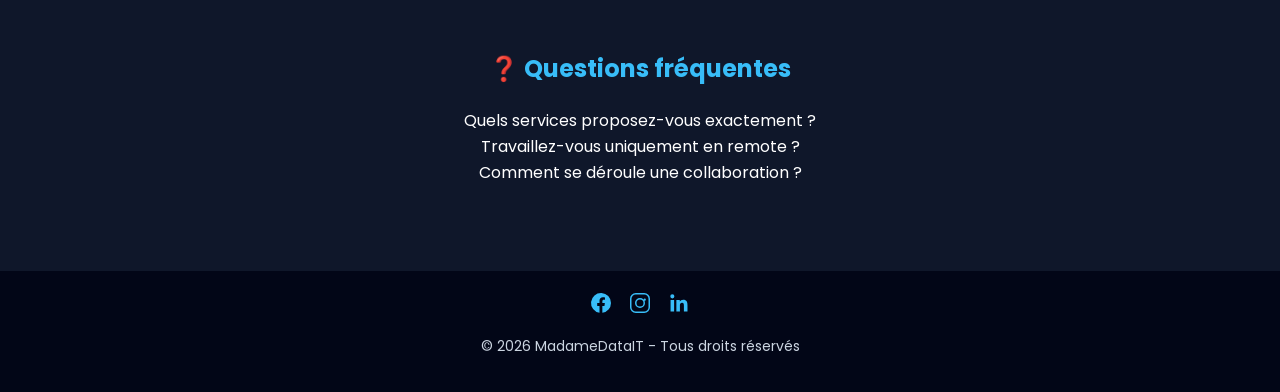
==== commit e7e91117: "Retrait de TikTok et de la page Livres jeunesse" ====
--- a/index.html
+++ b/index.html
@@ -61,10 +61,10 @@
   <h1>MadameDataIT</h1>
   <div class="menu-toggle" onclick="toggleMenu()" aria-label="Menu de navigation" role="button" tabindex="0">☰</div>
   <nav id="menu" role="navigation" aria-label="Menu principal">
-    <a href="index.html">Accueil</a>
-    <a href="services.html">🛠️ Services</a>
-    <a href="portfolio.html">📁 Portfolio</a>
-    <a href="contact.html">📞 Contact</a>
+    <a href="/">Accueil</a>
+    <a href="/services">🛠️ Services</a>
+    <a href="/portfolio">📁 Portfolio</a>
+    <a href="/contact">📞 Contact</a>
   </nav>
 </header>
 
@@ -80,8 +80,8 @@
       4 ans dans les systèmes d'information critiques de l'AP-HP (+500 utilisateurs) : fiabilité,
       sécurité et confidentialité des données sont mes réflexes.
     </p>
-    <button class="btn" onclick="location.href='contact.html'">📞 Décrire mon projet</button>
-    <button class="btn" onclick="location.href='portfolio.html'">📁 Voir mes projets</button>
+    <button class="btn" onclick="location.href='/contact'">📞 Décrire mon projet</button>
+    <button class="btn" onclick="location.href='/portfolio'">📁 Voir mes projets</button>
   </section>
 
   <section class="section" aria-label="Services disponibles">
@@ -91,25 +91,25 @@
         <h3>🧭 Audit & plan d'action IA</h3>
         <p>Vous voulez utiliser l'IA sans savoir par où commencer ? Je cadre votre besoin et vous remets un plan clair des outils à construire.</p>
         <p class="price">à partir de 200 €</p>
-        <button class="btn" onclick="location.href='services.html'">En savoir plus</button>
+        <button class="btn" onclick="location.href='/services'">En savoir plus</button>
       </div>
       <div class="contact-card" tabindex="0">
         <h3>⚙️ Automatisation de tâches</h3>
         <p>Formulaires, agenda, e-mails, tableurs : je connecte vos outils (Make, API) pour supprimer les tâches répétitives.</p>
         <p class="price">à partir de 250 €</p>
-        <button class="btn" onclick="location.href='services.html'">En savoir plus</button>
+        <button class="btn" onclick="location.href='/services'">En savoir plus</button>
       </div>
       <div class="contact-card" tabindex="0">
         <h3>🌐 Site professionnel</h3>
         <p>Un site vitrine clair, adapté au téléphone, mis en ligne et documenté pour que vous restiez autonome.</p>
         <p class="price">à partir de 600 €</p>
-        <button class="btn" onclick="location.href='sites.html'">En savoir plus</button>
+        <button class="btn" onclick="location.href='/sites'">En savoir plus</button>
       </div>
       <div class="contact-card" tabindex="0">
         <h3>🤖 Outil ou application IA sur mesure</h3>
         <p>Analyse de documents ou de CV, classification de données, outil interne : je le conçois, le mets en ligne et vous le documente.</p>
         <p class="price">sur devis, à partir de 900 €</p>
-        <button class="btn" onclick="location.href='services.html'">En savoir plus</button>
+        <button class="btn" onclick="location.href='/services'">En savoir plus</button>
       </div>
     </div>
     <p style="text-align:center;color:#cbd5e1;">Tableaux de bord (Power BI, Looker Studio) et analyses de données également réalisés sur demande.</p>
@@ -127,7 +127,7 @@
       et je sais ce que veut dire un outil qui doit fonctionner, rester sécurisé et respecter la confidentialité
       des données.
     </p>
-    <button class="btn" onclick="location.href='portfolio.html'">Découvrir mes projets</button>
+    <button class="btn" onclick="location.href='/portfolio'">Découvrir mes projets</button>
   </section>
 
   <section class="section centered-section" aria-label="Foire aux questions">
@@ -163,7 +163,6 @@
       </svg>
     </a>
   </div>
-  <p><a href="livres.html" style="color:#38bdf8;text-decoration:none;">📚 Mes livres jeunesse</a></p>
   <p>© 2026 MadameDataIT - Tous droits réservés</p>
 </footer>
 
--- a/style.css
+++ b/style.css
@@ -197,39 +197,6 @@
   font-weight: 700;
   font-size: 20px;
   margin: 10px 0;
-}
-
-/* Conteneur pour prix et bouton alignés verticalement */
-.price-row {
-  display: flex;
-  justify-content: center;
-  align-items: center;
-  gap: 15px;
-  margin-top: 10px;
-}
-/* ===================================
-   CONTACT INFO
-=================================== */
-
-.contact-info{
-  margin-bottom:25px;
-}
-
-.contact-info strong{
-  display:block;
-  margin-bottom:8px;
-  color:white;
-}
-
-.contact-info p,
-.contact-info a{
-  color:#cbd5e1;
-  text-decoration:none;
-  line-height:1.7;
-}
-
-.contact-info a:hover{
-  color:#38bdf8;
 }
 
 /* ===================================
@@ -400,3 +367,74 @@
     font-size:28px;
   }
 }
+
+
+/* ===== Page portfolio : cartes alignées ===== */
+.portfolio-grid .contact-card{
+  display:flex;
+  flex-direction:column;
+  align-items:stretch;
+  text-align:left;
+  padding:22px;
+}
+.portfolio-grid .contact-card h3{
+  margin-bottom:14px;
+  font-size:20px;
+  line-height:1.3;
+  min-height:2.6em;
+}
+.portfolio-grid .contact-card.featured h3{ min-height:0; font-size:24px; }
+.portfolio-grid .contact-card p{ font-size:15px; line-height:1.55; margin-bottom:10px; }
+/* visuel : même format pour toutes les cartes */
+.portfolio-grid .contact-card > img,
+.portfolio-grid .contact-card > div[style*="padding-top"],
+.portfolio-grid .media-banner{
+  order:-1;
+  width:100%;
+  aspect-ratio:16/10;
+  margin:0 0 16px 0 !important;
+  border-radius:10px !important;
+}
+.portfolio-grid .contact-card > h3{ order:-2; }
+.portfolio-grid .contact-card > div[style*="padding-top"]{ padding-top:0 !important; height:auto; }
+.portfolio-grid .contact-card > img{ object-fit:cover; object-position:top; height:auto; }
+.portfolio-grid .media-banner{
+  display:flex; flex-direction:column; align-items:center; justify-content:center; gap:8px;
+  background:linear-gradient(135deg,#0f172a 0%,#1e3a5f 100%);
+  border:1px solid rgba(56,189,248,.25);
+}
+.portfolio-grid .media-icon{ font-size:44px; }
+.portfolio-grid .media-label{ color:#7dd3fc; font-size:14px; letter-spacing:.04em; }
+/* boutons toujours en bas, côte à côte */
+.portfolio-grid .contact-card .btn:first-of-type{ margin-top:auto; }
+.portfolio-grid .contact-card .btn{ align-self:flex-start; margin-right:10px; }
+/* grandes cartes : visuel à gauche, texte à droite */
+.portfolio-grid .contact-card.featured{
+  grid-column:1 / -1;
+  display:grid;
+  grid-template-columns:minmax(0,1.1fr) minmax(0,1fr);
+  column-gap:34px;
+  align-items:center;
+  padding:28px;
+}
+.portfolio-grid .contact-card.featured > *{ grid-column:2; }
+.portfolio-grid .contact-card.featured > h3{ order:0; }
+.portfolio-grid .contact-card.featured > div[style*="padding-top"],
+.portfolio-grid .contact-card.featured > img{
+  grid-column:1; grid-row:1 / span 12; order:0; margin:0 !important; aspect-ratio:16/9;
+}
+.portfolio-grid .contact-card.featured .btn{ margin-top:10px; }
+@media(max-width:800px){
+  .portfolio-grid .contact-card.featured{ display:flex; }
+  .portfolio-grid .contact-card.featured > *{ grid-column:auto; grid-row:auto; }
+  .portfolio-grid .contact-card.featured > h3{ order:-2; }
+  .portfolio-grid .contact-card.featured > div[style*="padding-top"]{ order:-1; margin:0 0 16px 0 !important; }
+}
+
+/* ===== Texte court des cartes ===== */
+.portfolio-grid .hook{ font-size:17px; font-weight:600; color:#f8fafc; line-height:1.4; margin-bottom:6px; }
+.portfolio-grid .detail{ font-size:14.5px; color:#cbd5e1; margin-bottom:12px; }
+.stack-tags{ display:flex; flex-wrap:wrap; gap:6px; margin-bottom:14px; }
+.stack-tags span{ background:rgba(56,189,248,.12); color:#7dd3fc; border:1px solid rgba(56,189,248,.3); border-radius:999px; padding:3px 11px; font-size:12.5px; }
+.portfolio-grid .note{ font-size:12.5px; opacity:.75; margin:0 0 12px; }
+.portfolio-grid .note a{ color:#38bdf8; }
